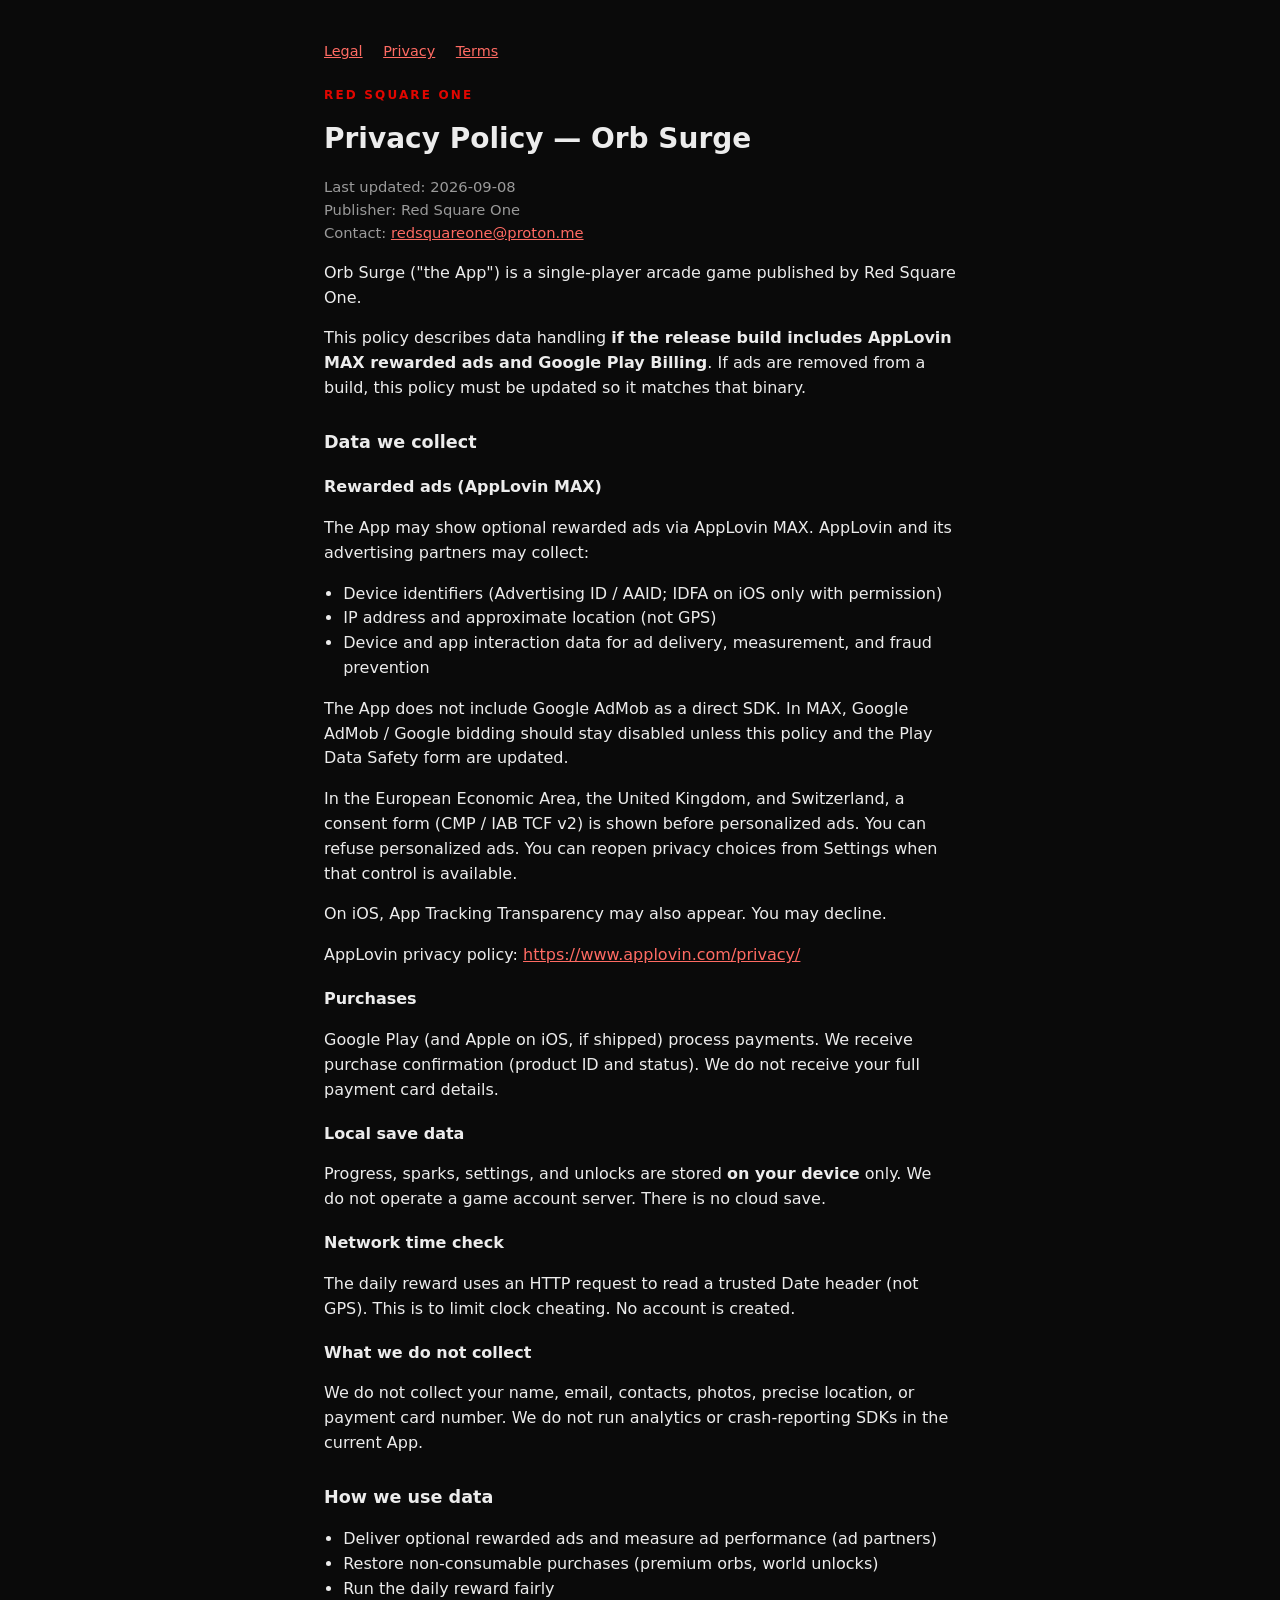
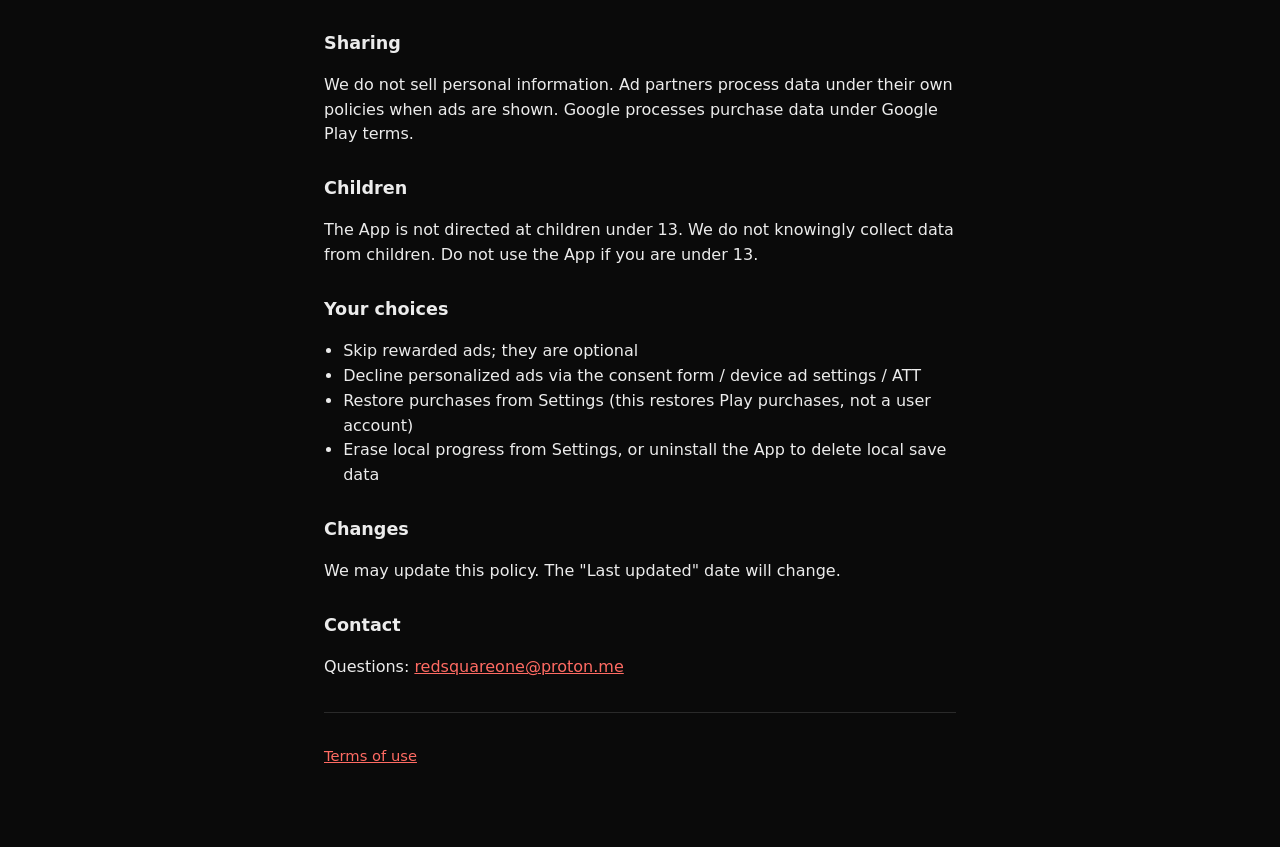
==== privacy.html @ 72b15047 "Publish Orb Surge privacy and terms pages. Co-authored-by: Cursor <cursoragent@cursor.com>" ====
<!DOCTYPE html>
<html lang="en">
<head>
  <meta charset="utf-8">
  <meta name="viewport" content="width=device-width, initial-scale=1">
  <title>Privacy Policy — Orb Surge</title>
  <link rel="stylesheet" href="style.css">
</head>
<body>
  <main>
    <nav>
      <a href="index.html">Legal</a>
      <a href="privacy.html">Privacy</a>
      <a href="terms.html">Terms</a>
    </nav>
    <p class="kicker">Red Square One</p>
    <h1>Privacy Policy — Orb Surge</h1>
    <p class="meta">Last updated: 2026-09-08<br>
    Publisher: Red Square One<br>
    Contact: <a href="mailto:redsquareone@proton.me">redsquareone@proton.me</a></p>

    <p>Orb Surge ("the App") is a single-player arcade game published by Red Square One.</p>
    <p>This policy describes data handling <strong>if the release build includes AppLovin MAX rewarded ads and Google Play Billing</strong>. If ads are removed from a build, this policy must be updated so it matches that binary.</p>

    <h2>Data we collect</h2>
    <h3>Rewarded ads (AppLovin MAX)</h3>
    <p>The App may show optional rewarded ads via AppLovin MAX. AppLovin and its advertising partners may collect:</p>
    <ul>
      <li>Device identifiers (Advertising ID / AAID; IDFA on iOS only with permission)</li>
      <li>IP address and approximate location (not GPS)</li>
      <li>Device and app interaction data for ad delivery, measurement, and fraud prevention</li>
    </ul>
    <p>The App does not include Google AdMob as a direct SDK. In MAX, Google AdMob / Google bidding should stay disabled unless this policy and the Play Data Safety form are updated.</p>
    <p>In the European Economic Area, the United Kingdom, and Switzerland, a consent form (CMP / IAB TCF v2) is shown before personalized ads. You can refuse personalized ads. You can reopen privacy choices from Settings when that control is available.</p>
    <p>On iOS, App Tracking Transparency may also appear. You may decline.</p>
    <p>AppLovin privacy policy: <a href="https://www.applovin.com/privacy/">https://www.applovin.com/privacy/</a></p>

    <h3>Purchases</h3>
    <p>Google Play (and Apple on iOS, if shipped) process payments. We receive purchase confirmation (product ID and status). We do not receive your full payment card details.</p>

    <h3>Local save data</h3>
    <p>Progress, sparks, settings, and unlocks are stored <strong>on your device</strong> only. We do not operate a game account server. There is no cloud save.</p>

    <h3>Network time check</h3>
    <p>The daily reward uses an HTTP request to read a trusted Date header (not GPS). This is to limit clock cheating. No account is created.</p>

    <h3>What we do not collect</h3>
    <p>We do not collect your name, email, contacts, photos, precise location, or payment card number. We do not run analytics or crash-reporting SDKs in the current App.</p>

    <h2>How we use data</h2>
    <ul>
      <li>Deliver optional rewarded ads and measure ad performance (ad partners)</li>
      <li>Restore non-consumable purchases (premium orbs, world unlocks)</li>
      <li>Run the daily reward fairly</li>
    </ul>

    <h2>Sharing</h2>
    <p>We do not sell personal information. Ad partners process data under their own policies when ads are shown. Google processes purchase data under Google Play terms.</p>

    <h2>Children</h2>
    <p>The App is not directed at children under 13. We do not knowingly collect data from children. Do not use the App if you are under 13.</p>

    <h2>Your choices</h2>
    <ul>
      <li>Skip rewarded ads; they are optional</li>
      <li>Decline personalized ads via the consent form / device ad settings / ATT</li>
      <li>Restore purchases from Settings (this restores Play purchases, not a user account)</li>
      <li>Erase local progress from Settings, or uninstall the App to delete local save data</li>
    </ul>

    <h2>Changes</h2>
    <p>We may update this policy. The "Last updated" date will change.</p>

    <h2>Contact</h2>
    <p>Questions: <a href="mailto:redsquareone@proton.me">redsquareone@proton.me</a></p>
    <hr>
    <p class="meta"><a href="terms.html">Terms of use</a></p>
  </main>
</body>
</html>
---- style.css ----
:root {
  color-scheme: dark;
  --bg: #0a0a0a;
  --fg: #ececec;
  --muted: #9a9a9a;
  --red: #e10600;
  --line: #2a2a2a;
}
* { box-sizing: border-box; }
html, body {
  margin: 0;
  background: var(--bg);
  color: var(--fg);
  font: 16px/1.55 system-ui, sans-serif;
}
main {
  max-width: 42rem;
  margin: 0 auto;
  padding: 2.5rem 1.25rem 4rem;
}
.kicker {
  color: var(--red);
  letter-spacing: 0.18em;
  text-transform: uppercase;
  font-size: 0.75rem;
  font-weight: 700;
}
h1 { font-size: 1.75rem; margin: 0.2rem 0 1rem; }
h2 { font-size: 1.1rem; margin-top: 1.75rem; }
h3 { font-size: 1rem; margin-top: 1.2rem; }
a { color: #ff6b63; }
hr { border: 0; border-top: 1px solid var(--line); margin: 2rem 0; }
.meta { color: var(--muted); font-size: 0.92rem; }
ul { padding-left: 1.2rem; }
nav { margin-bottom: 1.5rem; font-size: 0.9rem; }
nav a { margin-right: 1rem; }
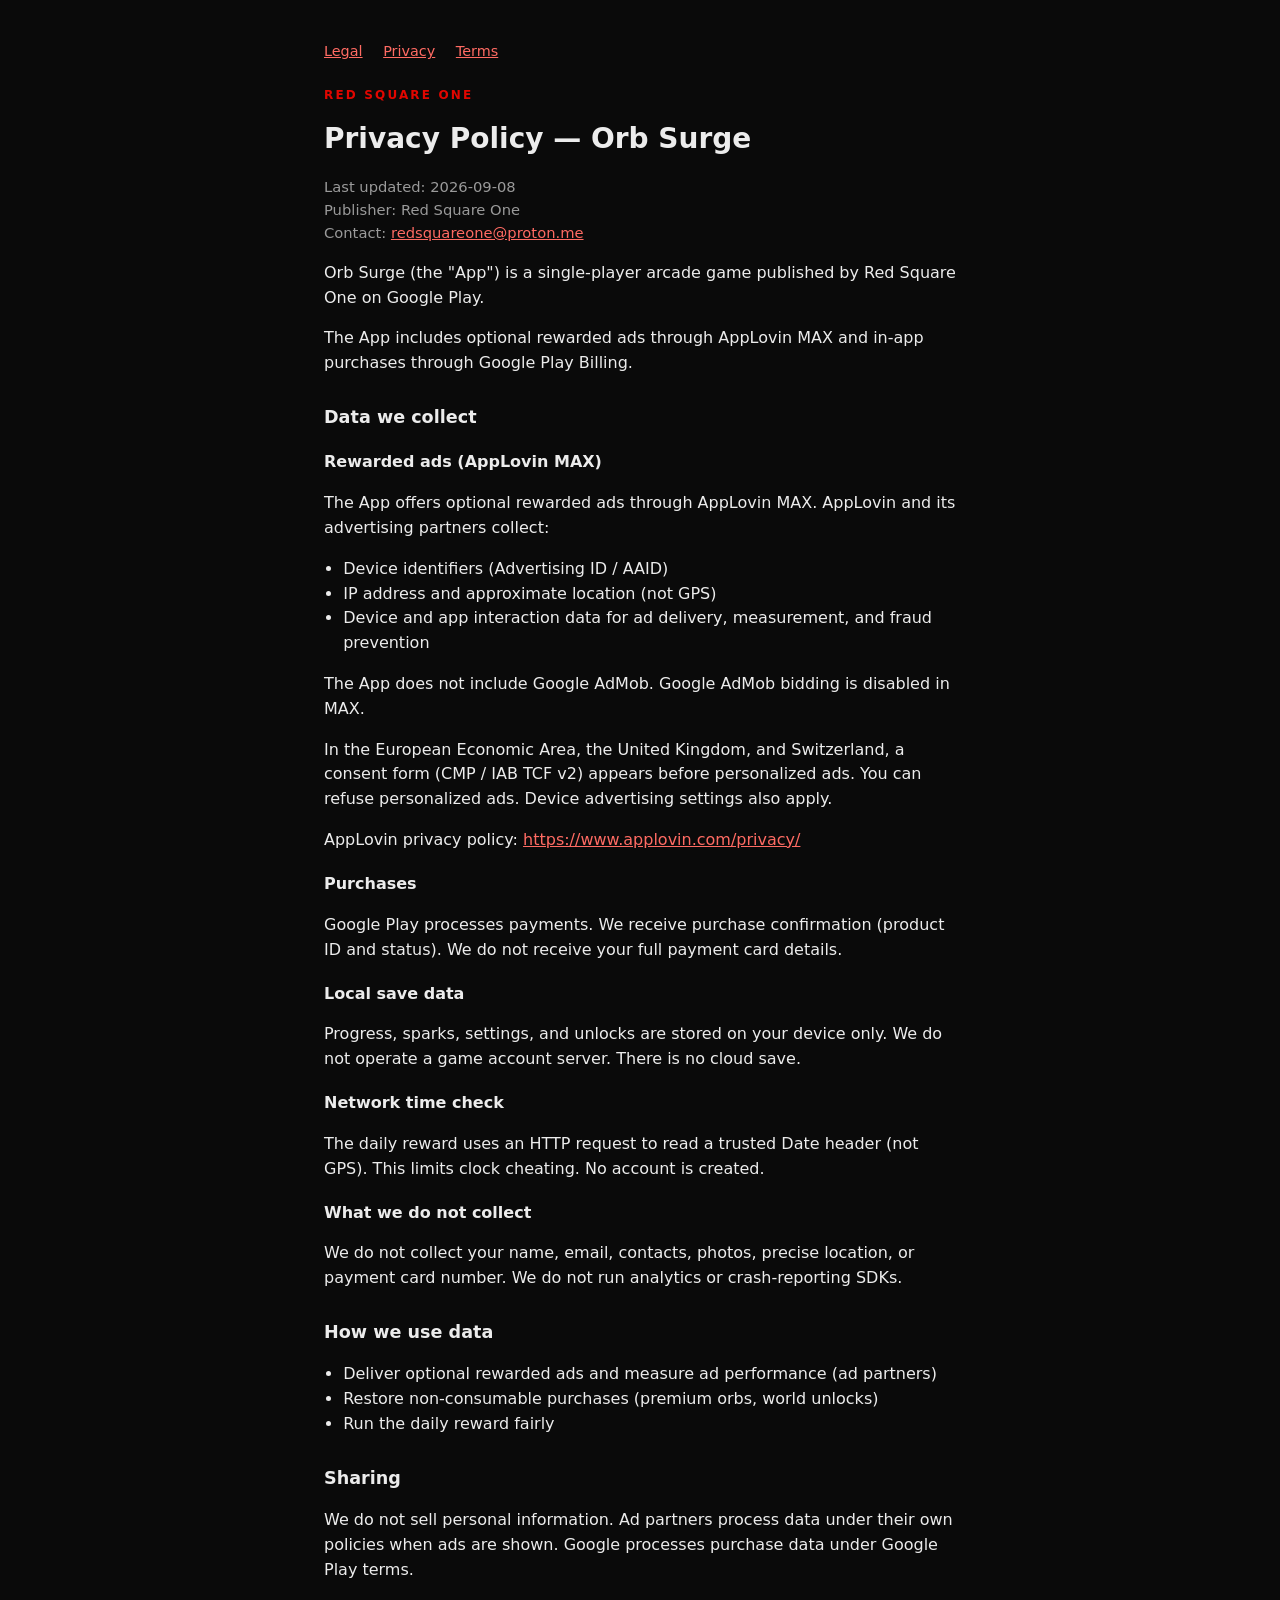
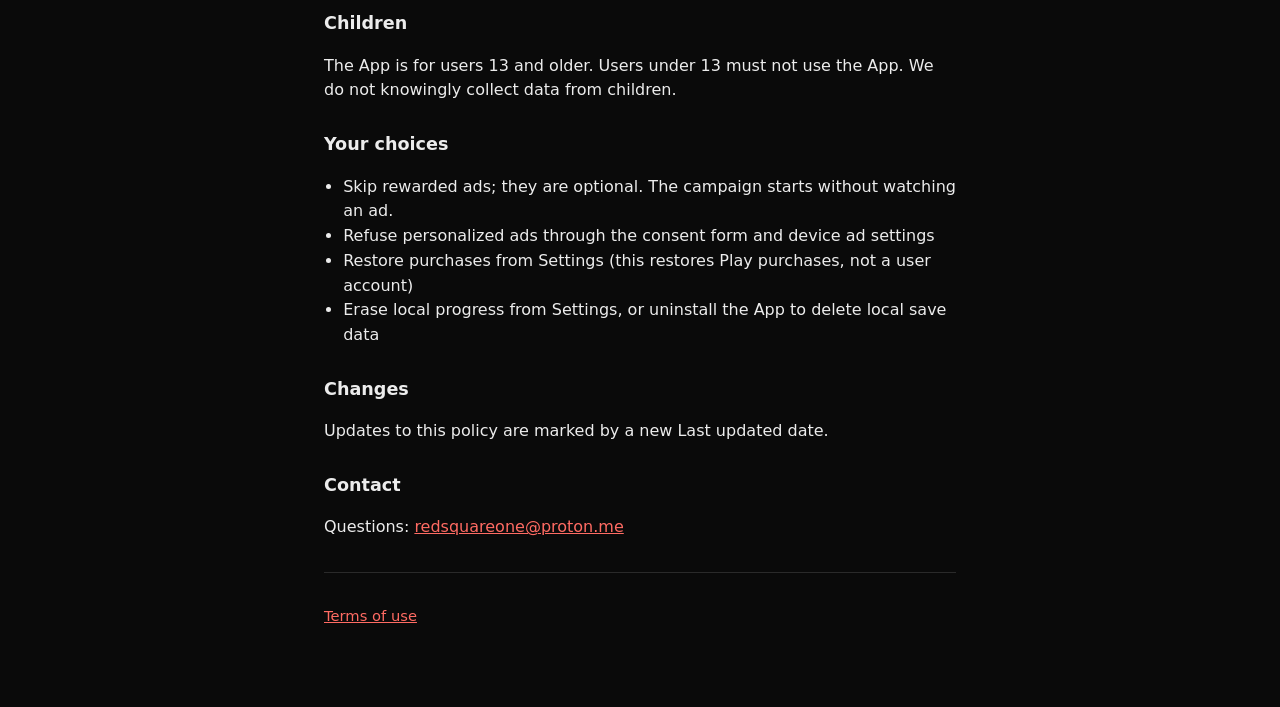
==== commit b229e970: "Lock privacy and terms to Play-only ads and IAP. Co-authored-by: Cursor <cursoragent@cursor.com>" ====
--- a/privacy.html
+++ b/privacy.html
@@ -19,33 +19,32 @@
     Publisher: Red Square One<br>
     Contact: <a href="mailto:redsquareone@proton.me">redsquareone@proton.me</a></p>
 
-    <p>Orb Surge ("the App") is a single-player arcade game published by Red Square One.</p>
-    <p>This policy describes data handling <strong>if the release build includes AppLovin MAX rewarded ads and Google Play Billing</strong>. If ads are removed from a build, this policy must be updated so it matches that binary.</p>
+    <p>Orb Surge (the "App") is a single-player arcade game published by Red Square One on Google Play.</p>
+    <p>The App includes optional rewarded ads through AppLovin MAX and in-app purchases through Google Play Billing.</p>
 
     <h2>Data we collect</h2>
     <h3>Rewarded ads (AppLovin MAX)</h3>
-    <p>The App may show optional rewarded ads via AppLovin MAX. AppLovin and its advertising partners may collect:</p>
+    <p>The App offers optional rewarded ads through AppLovin MAX. AppLovin and its advertising partners collect:</p>
     <ul>
-      <li>Device identifiers (Advertising ID / AAID; IDFA on iOS only with permission)</li>
+      <li>Device identifiers (Advertising ID / AAID)</li>
       <li>IP address and approximate location (not GPS)</li>
       <li>Device and app interaction data for ad delivery, measurement, and fraud prevention</li>
     </ul>
-    <p>The App does not include Google AdMob as a direct SDK. In MAX, Google AdMob / Google bidding should stay disabled unless this policy and the Play Data Safety form are updated.</p>
-    <p>In the European Economic Area, the United Kingdom, and Switzerland, a consent form (CMP / IAB TCF v2) is shown before personalized ads. You can refuse personalized ads. You can reopen privacy choices from Settings when that control is available.</p>
-    <p>On iOS, App Tracking Transparency may also appear. You may decline.</p>
+    <p>The App does not include Google AdMob. Google AdMob bidding is disabled in MAX.</p>
+    <p>In the European Economic Area, the United Kingdom, and Switzerland, a consent form (CMP / IAB TCF v2) appears before personalized ads. You can refuse personalized ads. Device advertising settings also apply.</p>
     <p>AppLovin privacy policy: <a href="https://www.applovin.com/privacy/">https://www.applovin.com/privacy/</a></p>
 
     <h3>Purchases</h3>
-    <p>Google Play (and Apple on iOS, if shipped) process payments. We receive purchase confirmation (product ID and status). We do not receive your full payment card details.</p>
+    <p>Google Play processes payments. We receive purchase confirmation (product ID and status). We do not receive your full payment card details.</p>
 
     <h3>Local save data</h3>
-    <p>Progress, sparks, settings, and unlocks are stored <strong>on your device</strong> only. We do not operate a game account server. There is no cloud save.</p>
+    <p>Progress, sparks, settings, and unlocks are stored on your device only. We do not operate a game account server. There is no cloud save.</p>
 
     <h3>Network time check</h3>
-    <p>The daily reward uses an HTTP request to read a trusted Date header (not GPS). This is to limit clock cheating. No account is created.</p>
+    <p>The daily reward uses an HTTP request to read a trusted Date header (not GPS). This limits clock cheating. No account is created.</p>
 
     <h3>What we do not collect</h3>
-    <p>We do not collect your name, email, contacts, photos, precise location, or payment card number. We do not run analytics or crash-reporting SDKs in the current App.</p>
+    <p>We do not collect your name, email, contacts, photos, precise location, or payment card number. We do not run analytics or crash-reporting SDKs.</p>
 
     <h2>How we use data</h2>
     <ul>
@@ -58,18 +57,18 @@
     <p>We do not sell personal information. Ad partners process data under their own policies when ads are shown. Google processes purchase data under Google Play terms.</p>
 
     <h2>Children</h2>
-    <p>The App is not directed at children under 13. We do not knowingly collect data from children. Do not use the App if you are under 13.</p>
+    <p>The App is for users 13 and older. Users under 13 must not use the App. We do not knowingly collect data from children.</p>
 
     <h2>Your choices</h2>
     <ul>
-      <li>Skip rewarded ads; they are optional</li>
-      <li>Decline personalized ads via the consent form / device ad settings / ATT</li>
+      <li>Skip rewarded ads; they are optional. The campaign starts without watching an ad.</li>
+      <li>Refuse personalized ads through the consent form and device ad settings</li>
       <li>Restore purchases from Settings (this restores Play purchases, not a user account)</li>
       <li>Erase local progress from Settings, or uninstall the App to delete local save data</li>
     </ul>
 
     <h2>Changes</h2>
-    <p>We may update this policy. The "Last updated" date will change.</p>
+    <p>Updates to this policy are marked by a new Last updated date.</p>
 
     <h2>Contact</h2>
     <p>Questions: <a href="mailto:redsquareone@proton.me">redsquareone@proton.me</a></p>
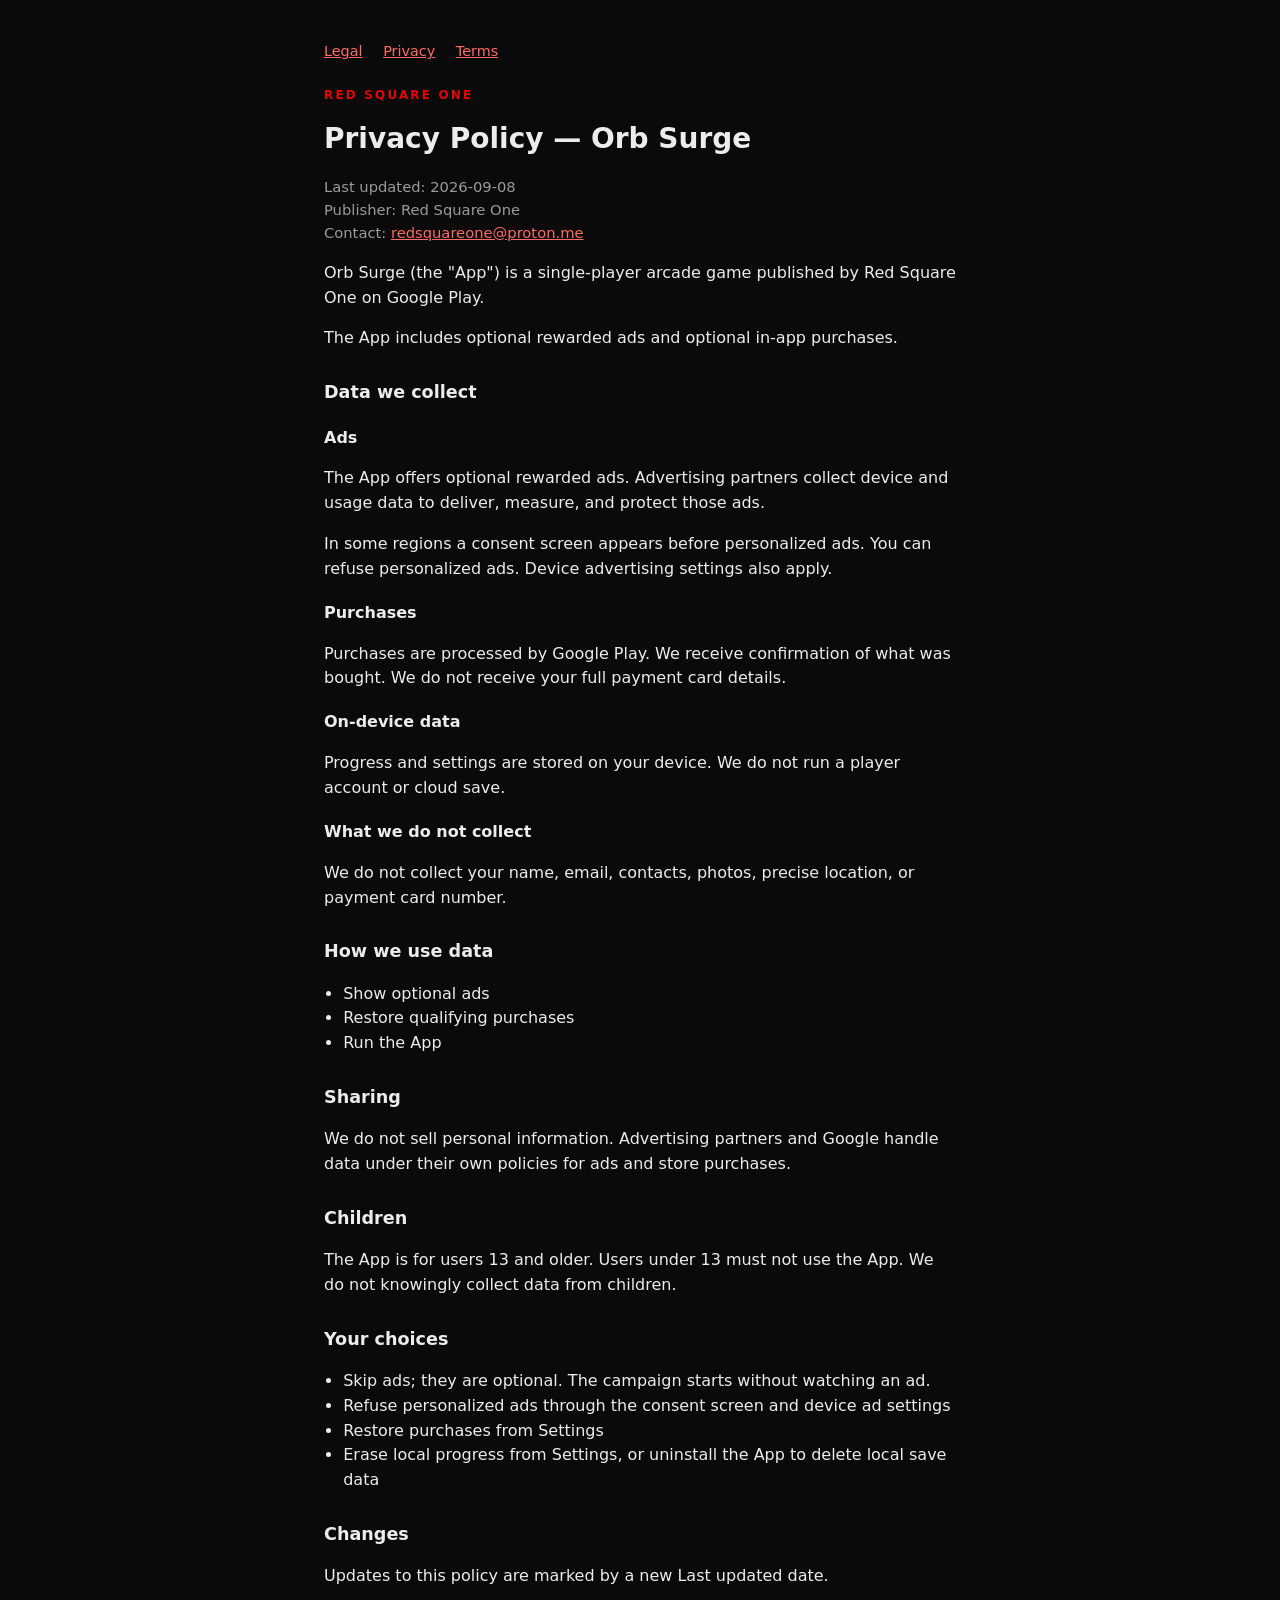
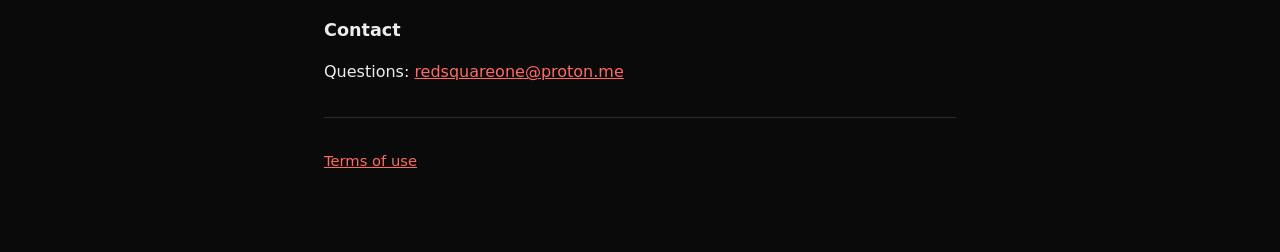
==== commit 4125dac4: "Keep privacy and terms general; drop ad-vendor names. Co-authored-by: Cursor <cursoragent@cursor.com" ====
--- a/privacy.html
+++ b/privacy.html
@@ -20,50 +20,40 @@
     Contact: <a href="mailto:redsquareone@proton.me">redsquareone@proton.me</a></p>
 
     <p>Orb Surge (the "App") is a single-player arcade game published by Red Square One on Google Play.</p>
-    <p>The App includes optional rewarded ads through AppLovin MAX and in-app purchases through Google Play Billing.</p>
+    <p>The App includes optional rewarded ads and optional in-app purchases.</p>
 
     <h2>Data we collect</h2>
-    <h3>Rewarded ads (AppLovin MAX)</h3>
-    <p>The App offers optional rewarded ads through AppLovin MAX. AppLovin and its advertising partners collect:</p>
-    <ul>
-      <li>Device identifiers (Advertising ID / AAID)</li>
-      <li>IP address and approximate location (not GPS)</li>
-      <li>Device and app interaction data for ad delivery, measurement, and fraud prevention</li>
-    </ul>
-    <p>The App does not include Google AdMob. Google AdMob bidding is disabled in MAX.</p>
-    <p>In the European Economic Area, the United Kingdom, and Switzerland, a consent form (CMP / IAB TCF v2) appears before personalized ads. You can refuse personalized ads. Device advertising settings also apply.</p>
-    <p>AppLovin privacy policy: <a href="https://www.applovin.com/privacy/">https://www.applovin.com/privacy/</a></p>
+    <h3>Ads</h3>
+    <p>The App offers optional rewarded ads. Advertising partners collect device and usage data to deliver, measure, and protect those ads.</p>
+    <p>In some regions a consent screen appears before personalized ads. You can refuse personalized ads. Device advertising settings also apply.</p>
 
     <h3>Purchases</h3>
-    <p>Google Play processes payments. We receive purchase confirmation (product ID and status). We do not receive your full payment card details.</p>
+    <p>Purchases are processed by Google Play. We receive confirmation of what was bought. We do not receive your full payment card details.</p>
 
-    <h3>Local save data</h3>
-    <p>Progress, sparks, settings, and unlocks are stored on your device only. We do not operate a game account server. There is no cloud save.</p>
-
-    <h3>Network time check</h3>
-    <p>The daily reward uses an HTTP request to read a trusted Date header (not GPS). This limits clock cheating. No account is created.</p>
+    <h3>On-device data</h3>
+    <p>Progress and settings are stored on your device. We do not run a player account or cloud save.</p>
 
     <h3>What we do not collect</h3>
-    <p>We do not collect your name, email, contacts, photos, precise location, or payment card number. We do not run analytics or crash-reporting SDKs.</p>
+    <p>We do not collect your name, email, contacts, photos, precise location, or payment card number.</p>
 
     <h2>How we use data</h2>
     <ul>
-      <li>Deliver optional rewarded ads and measure ad performance (ad partners)</li>
-      <li>Restore non-consumable purchases (premium orbs, world unlocks)</li>
-      <li>Run the daily reward fairly</li>
+      <li>Show optional ads</li>
+      <li>Restore qualifying purchases</li>
+      <li>Run the App</li>
     </ul>
 
     <h2>Sharing</h2>
-    <p>We do not sell personal information. Ad partners process data under their own policies when ads are shown. Google processes purchase data under Google Play terms.</p>
+    <p>We do not sell personal information. Advertising partners and Google handle data under their own policies for ads and store purchases.</p>
 
     <h2>Children</h2>
     <p>The App is for users 13 and older. Users under 13 must not use the App. We do not knowingly collect data from children.</p>
 
     <h2>Your choices</h2>
     <ul>
-      <li>Skip rewarded ads; they are optional. The campaign starts without watching an ad.</li>
-      <li>Refuse personalized ads through the consent form and device ad settings</li>
-      <li>Restore purchases from Settings (this restores Play purchases, not a user account)</li>
+      <li>Skip ads; they are optional. The campaign starts without watching an ad.</li>
+      <li>Refuse personalized ads through the consent screen and device ad settings</li>
+      <li>Restore purchases from Settings</li>
       <li>Erase local progress from Settings, or uninstall the App to delete local save data</li>
     </ul>
 
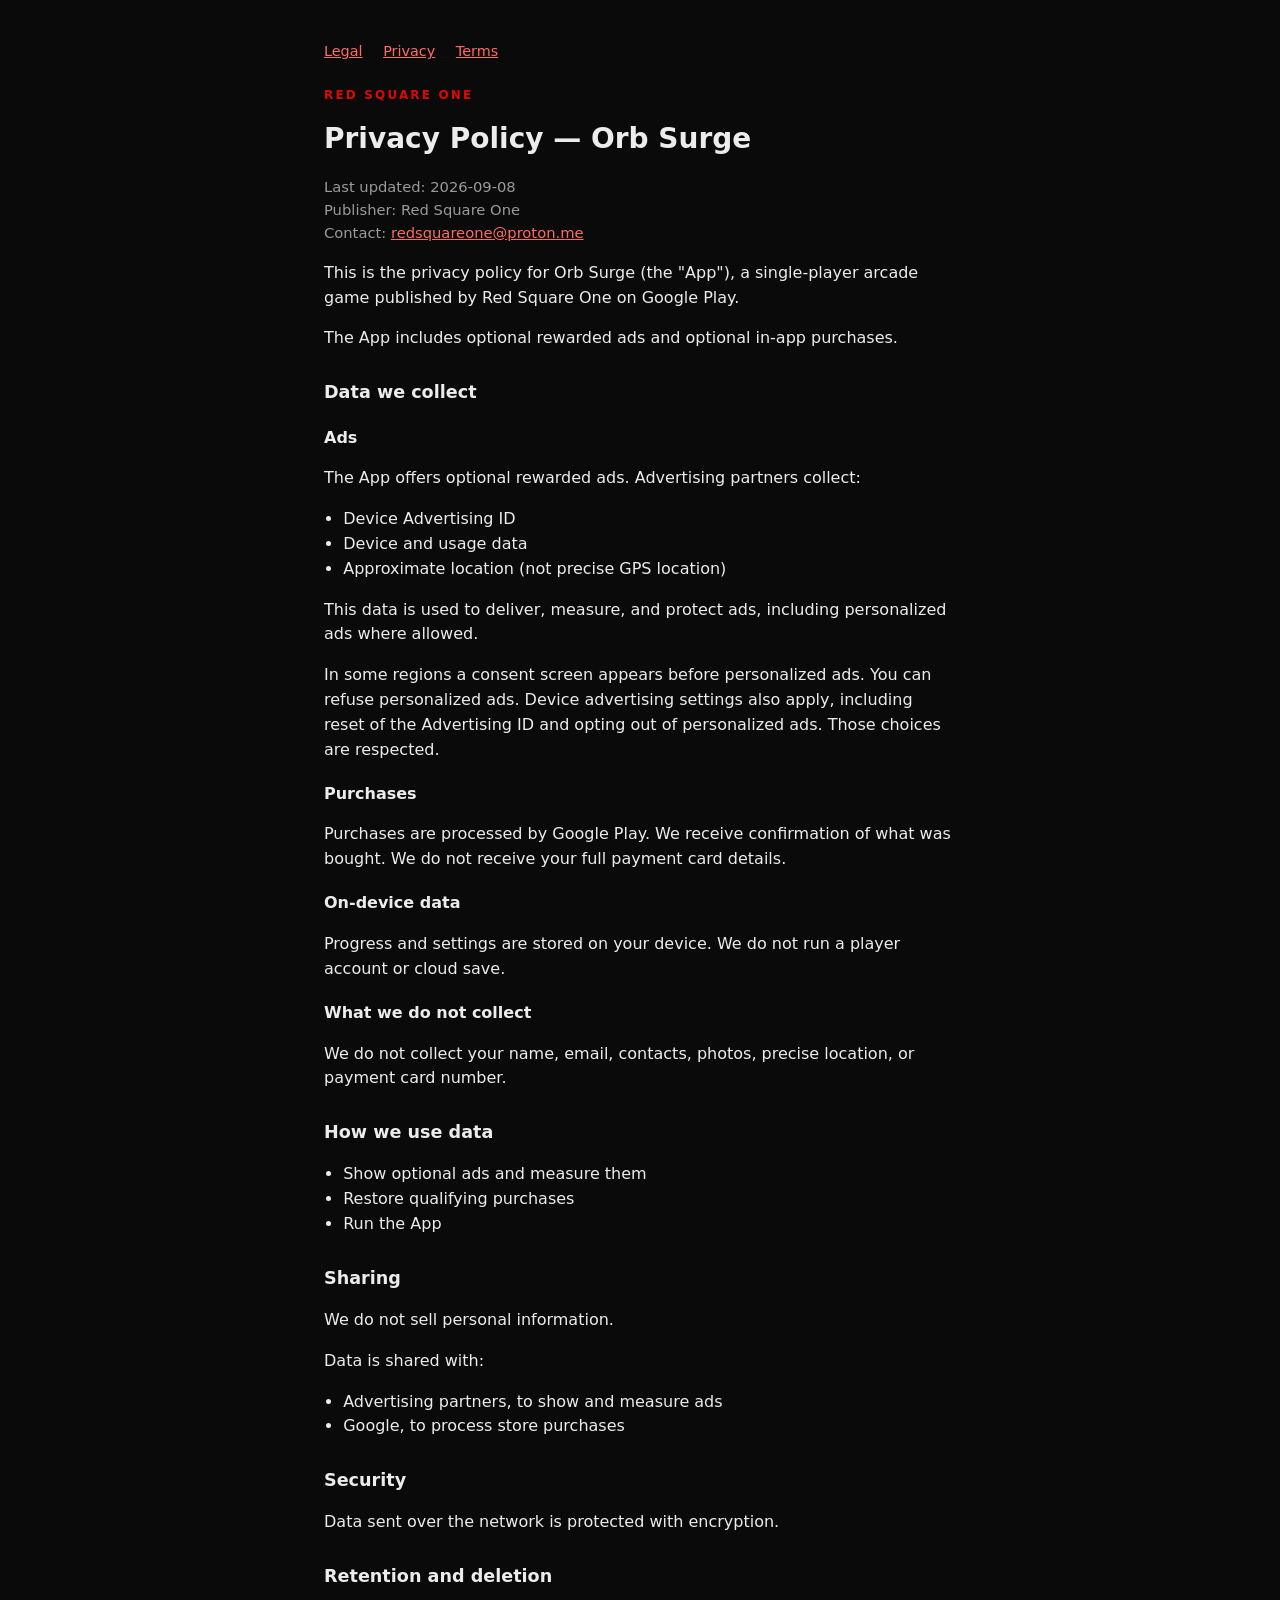
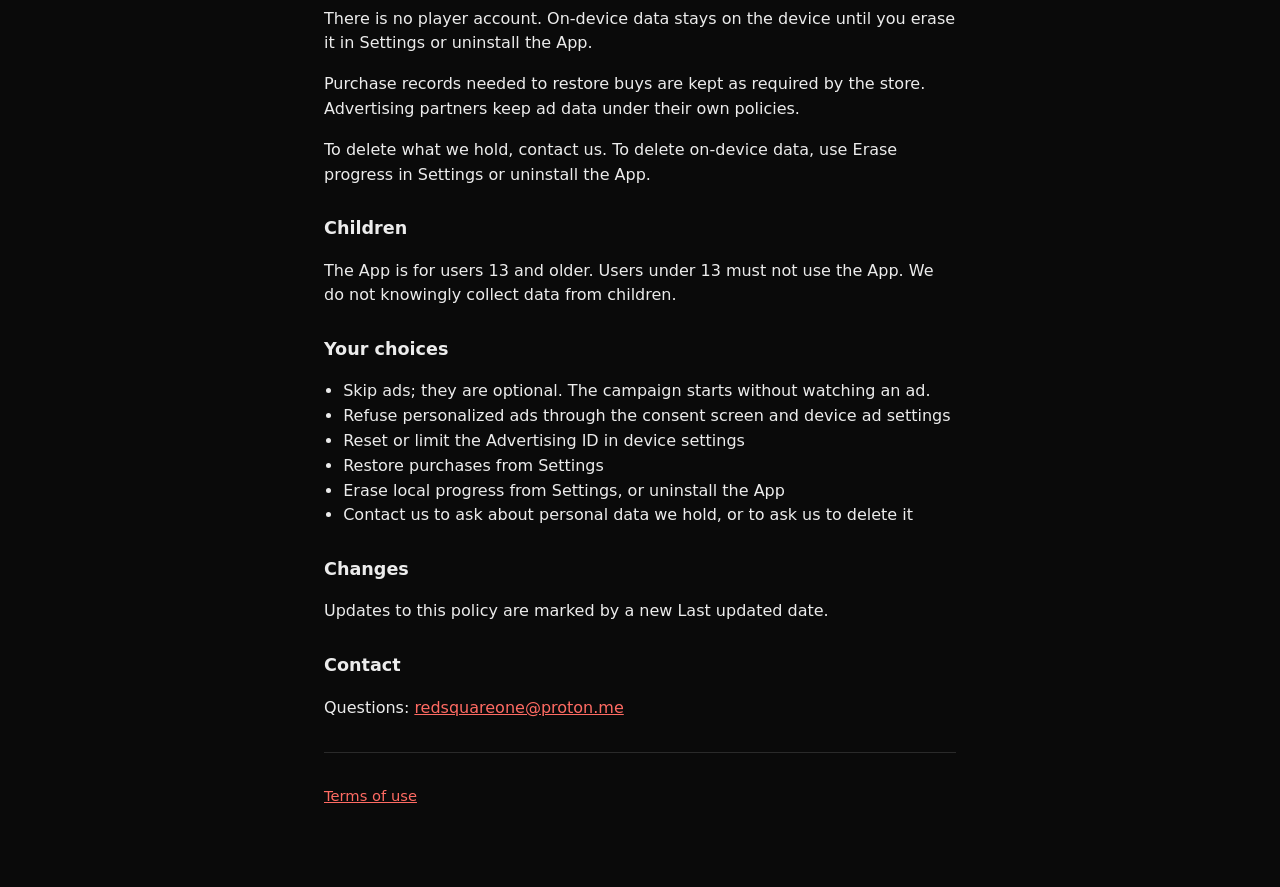
==== commit b2a2a0de: "Add Play-required privacy disclosures, still without vendor names. Co-authored-by: Cursor <cursorage" ====
--- a/privacy.html
+++ b/privacy.html
@@ -19,13 +19,19 @@
     Publisher: Red Square One<br>
     Contact: <a href="mailto:redsquareone@proton.me">redsquareone@proton.me</a></p>
 
-    <p>Orb Surge (the "App") is a single-player arcade game published by Red Square One on Google Play.</p>
+    <p>This is the privacy policy for Orb Surge (the "App"), a single-player arcade game published by Red Square One on Google Play.</p>
     <p>The App includes optional rewarded ads and optional in-app purchases.</p>
 
     <h2>Data we collect</h2>
     <h3>Ads</h3>
-    <p>The App offers optional rewarded ads. Advertising partners collect device and usage data to deliver, measure, and protect those ads.</p>
-    <p>In some regions a consent screen appears before personalized ads. You can refuse personalized ads. Device advertising settings also apply.</p>
+    <p>The App offers optional rewarded ads. Advertising partners collect:</p>
+    <ul>
+      <li>Device Advertising ID</li>
+      <li>Device and usage data</li>
+      <li>Approximate location (not precise GPS location)</li>
+    </ul>
+    <p>This data is used to deliver, measure, and protect ads, including personalized ads where allowed.</p>
+    <p>In some regions a consent screen appears before personalized ads. You can refuse personalized ads. Device advertising settings also apply, including reset of the Advertising ID and opting out of personalized ads. Those choices are respected.</p>
 
     <h3>Purchases</h3>
     <p>Purchases are processed by Google Play. We receive confirmation of what was bought. We do not receive your full payment card details.</p>
@@ -38,13 +44,26 @@
 
     <h2>How we use data</h2>
     <ul>
-      <li>Show optional ads</li>
+      <li>Show optional ads and measure them</li>
       <li>Restore qualifying purchases</li>
       <li>Run the App</li>
     </ul>
 
     <h2>Sharing</h2>
-    <p>We do not sell personal information. Advertising partners and Google handle data under their own policies for ads and store purchases.</p>
+    <p>We do not sell personal information.</p>
+    <p>Data is shared with:</p>
+    <ul>
+      <li>Advertising partners, to show and measure ads</li>
+      <li>Google, to process store purchases</li>
+    </ul>
+
+    <h2>Security</h2>
+    <p>Data sent over the network is protected with encryption.</p>
+
+    <h2>Retention and deletion</h2>
+    <p>There is no player account. On-device data stays on the device until you erase it in Settings or uninstall the App.</p>
+    <p>Purchase records needed to restore buys are kept as required by the store. Advertising partners keep ad data under their own policies.</p>
+    <p>To delete what we hold, contact us. To delete on-device data, use Erase progress in Settings or uninstall the App.</p>
 
     <h2>Children</h2>
     <p>The App is for users 13 and older. Users under 13 must not use the App. We do not knowingly collect data from children.</p>
@@ -53,8 +72,10 @@
     <ul>
       <li>Skip ads; they are optional. The campaign starts without watching an ad.</li>
       <li>Refuse personalized ads through the consent screen and device ad settings</li>
+      <li>Reset or limit the Advertising ID in device settings</li>
       <li>Restore purchases from Settings</li>
-      <li>Erase local progress from Settings, or uninstall the App to delete local save data</li>
+      <li>Erase local progress from Settings, or uninstall the App</li>
+      <li>Contact us to ask about personal data we hold, or to ask us to delete it</li>
     </ul>
 
     <h2>Changes</h2>
